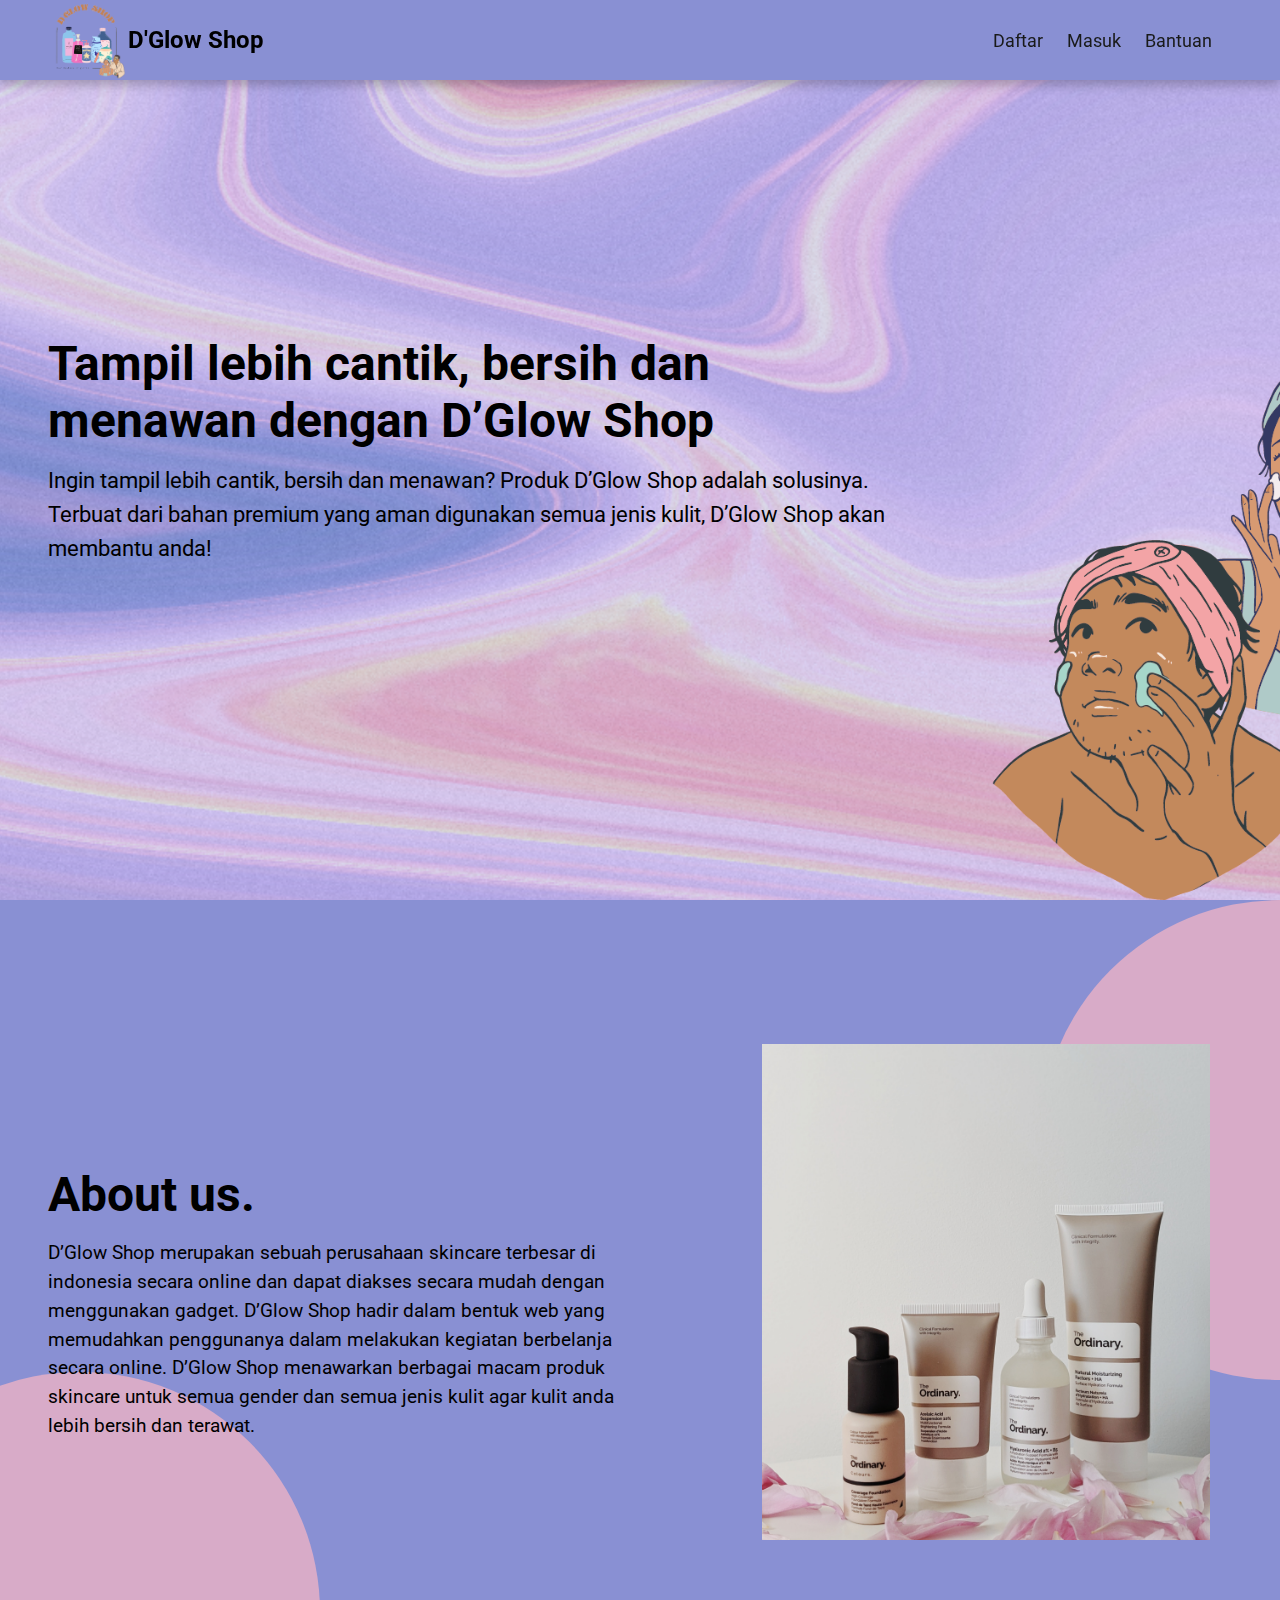
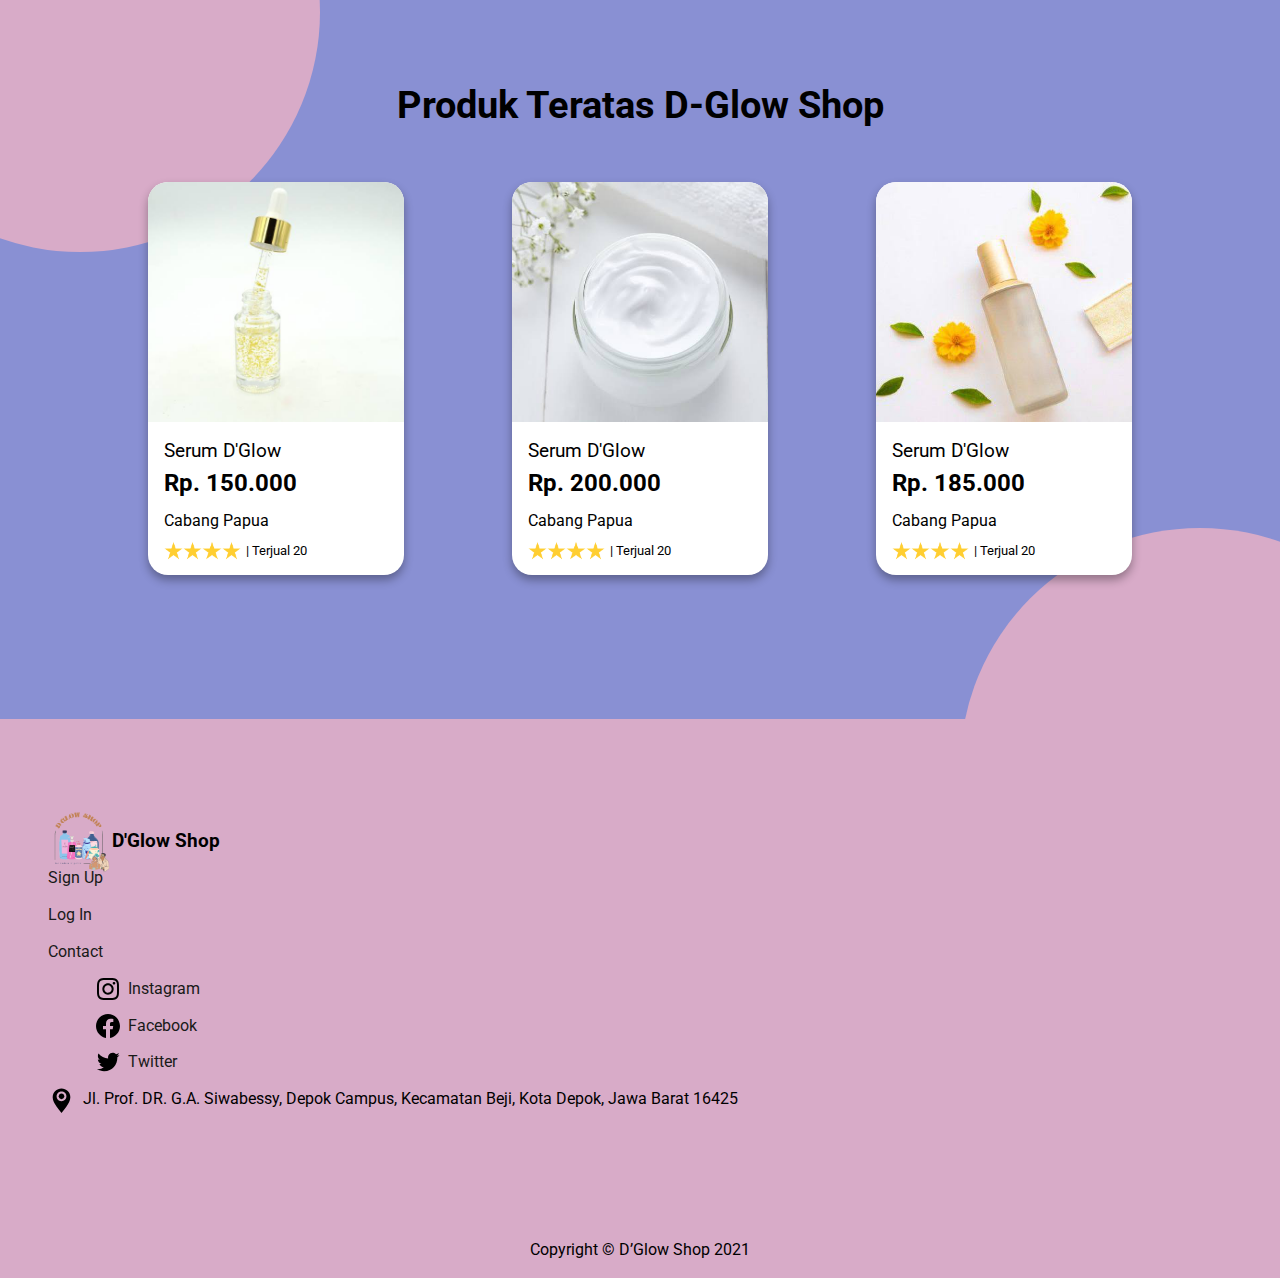
==== index.html @ 2bb43ef8 "first commit" ====
<!DOCTYPE html>
<html lang="en">

<head>
  <meta charset="UTF-8">
  <meta http-equiv="X-UA-Compatible" content="IE=edge">
  <meta name="viewport" content="width=device-width, initial-scale=1.0">
  <link rel="stylesheet" href="./style/style.css">
  <link rel="icon" type="image/png" href="./images/logo.png">
  <title>D'Glow Shop</title>
</head>

<body>
  <!-- Header -->
  <header>
    <!-- Navbar -->
    <nav>
      <div class="logo">
        <img src="./images/logo.png" alt="Logo">
        <h3>D'Glow Shop</h3>
      </div>
      <div class="hamburger" id="hamburger">
        <img src="./icons/hamburger.png" alt="Hamburger">
      </div>
      <div class="nav-list" id="navList">
        <div class="close" id="close">
          <img src="./icons/close.png" alt="Close">
        </div>
        <ul class="">
          <li><a href="#">Daftar</a></li>
          <li><a href="#">Masuk</a></li>
          <li><a href="#">Bantuan</a></li>
        </ul>
      </div>
    </nav>
  </header>

  <!-- Hero Section -->
  <div class="hero-section">
    <div class="wrapper-title">
      <div class="title">
        <h1>Tampil lebih cantik, bersih dan menawan dengan D’Glow Shop</h1>
        <p>Ingin tampil lebih cantik, bersih dan menawan?
          Produk D’Glow Shop adalah solusinya. Terbuat dari bahan premium yang aman digunakan semua jenis kulit, D’Glow
          Shop akan membantu anda!</p>
      </div>
    </div>
  </div>

  <!-- Section -->
  <main>
    <div class="wrapper-circle">
      <div class="circle"></div>
      <div class="circle"></div>
      <div class="circle"></div>
    </div>
    <!-- About -->
    <section class="about">
      <div class="about-inner">
        <h1>About us.</h1>
        <p>D’Glow Shop merupakan sebuah perusahaan skincare terbesar di indonesia secara online dan dapat diakses secara
          mudah dengan menggunakan gadget. D’Glow Shop hadir dalam bentuk web yang memudahkan penggunanya dalam
          melakukan
          kegiatan berbelanja secara online. D’Glow Shop menawarkan berbagai macam produk skincare untuk semua gender
          dan
          semua jenis kulit agar kulit anda lebih bersih dan terawat. </p>
        <img src="./images/glow.png" alt="Glow">
      </div>
    </section>

    <!-- Product Popular -->
    <section class="product">
      <div class="product-inner">
        <h1>Produk Teratas D-Glow Shop</h1>
        <div class="items">
          <div class="item">
            <a href="#">
              <img class="produk" src="./images/Produk 1.png" alt="Produk 1">
              <div class="item-text">
                <h3 class="title">Serum D'Glow</h3>
                <h2>Rp. 150.000</h2>
                <p class="cabang">Cabang Papua</p>
                <div class="stars">
                  <span><img src="./icons/star.png" alt="Star"></span>
                  <span><img src="./icons/star.png" alt="Star"></span>
                  <span><img src="./icons/star.png" alt="Star"></span>
                  <span><img src="./icons/star.png" alt="Star"></span>
                  <p class="sell">| Terjual 20</p>
                </div>
              </div>
            </a>
          </div>
          <div class="item">
            <a href="#">
              <img class="produk" src="./images/Produk 2.png" alt="Produk 1">
              <div class="item-text">
                <h3 class="title">Serum D'Glow</h3>
                <h2>Rp. 200.000</h2>
                <p class="cabang">Cabang Papua</p>
                <div class="stars">
                  <span><img src="./icons/star.png" alt="Star"></span>
                  <span><img src="./icons/star.png" alt="Star"></span>
                  <span><img src="./icons/star.png" alt="Star"></span>
                  <span><img src="./icons/star.png" alt="Star"></span>
                  <p class="sell">| Terjual 20</p>
                </div>
              </div>
            </a>
          </div>
          <div class="item">
            <a href="#">
              <img class="produk" src="./images/Produk 3.png" alt="Produk 1">
              <div class="item-text">
                <h3 class="title">Serum D'Glow</h3>
                <h2>Rp. 185.000</h2>
                <p class="cabang">Cabang Papua</p>
                <div class="stars">
                  <span><img src="./icons/star.png" alt="Star"></span>
                  <span><img src="./icons/star.png" alt="Star"></span>
                  <span><img src="./icons/star.png" alt="Star"></span>
                  <span><img src="./icons/star.png" alt="Star"></span>
                  <p class="sell">| Terjual 20</p>
                </div>
              </div>
            </a>
          </div>
        </div>
      </div>
    </section>

    <!-- Information  -->
    <section class="information">
      <div class="wrapper">
        <div class="logo">
          <img src="./images/logo.png" alt="Logo">
          <h3>D'Glow Shop</h3>
        </div>
        <div class="wrapper-inner">
          <div class="pages">
            <a href="">Sign Up</a>
            <a href="">Log In</a>
            <a href="">Contact</a>
          </div>
          <div class="social-media">
            <span>
              <a href=""><img src="./icons/instagram.svg" alt="instagram"> Instagram</a>
            </span>
            <span>
              <a href=""><img src="./icons/facebook.svg" alt="facebook"> Facebook</a>
            </span>
            <span>
              <a href="">
                <img src="./icons/twitter.svg" alt="twitter"> Twitter
              </a>
            </span>
          </div>
          <div class="location">
            <img src="./icons/map.svg" alt="Map">
            <p>Jl. Prof. DR. G.A. Siwabessy, Depok Campus, Kecamatan Beji, Kota Depok, Jawa Barat 16425</p>
          </div>
        </div>
        <div class="maps">
          <iframe
            src="https://www.google.com/maps/embed?pb=!1m18!1m12!1m3!1d3965.1809250251677!2d106.82143961452164!3d-6.370627364090613!2m3!1f0!2f0!3f0!3m2!1i1024!2i768!4f13.1!3m3!1m2!1s0x2e69ec1cabb59bdf%3A0x28b4f84e4677f329!2sPoliteknik%20Negeri%20Jakarta!5e0!3m2!1sid!2sid!4v1636022075910!5m2!1sid!2sid"
            width="600" height="450" frameborder="0" style="border:0;" allowfullscreen="" loading="lazy"></iframe>
        </div>
      </div>
    </section>
  </main>

  <!-- Footer -->
  <footer>
    <p>Copyright © D’Glow Shop 2021 </p>
  </footer>

  <script src="./js/app.js"></script>
</body>

</html>
---- style/style.css ----
@import url('./partial/reset.css');
@import url('./partial/nav.css');
@import url('./partial/information.css');


/* Hero Section */

.hero-section {
  background: url('../images/background.png');
  background-size: cover;
  background-position: 420px 50px;
  height: 100vh;
  padding: 0 1.5em;
  display: grid;
  align-items: center;
}

.wrapper-title {
  max-width: 14em;
}

.title h1 {
  font-size: 1.6rem;
  line-height: 1.2;
  margin-bottom: 0.3em;
}

.title p {
  font-size: 1rem;
}

/* 
  Main
  About
*/

main {
  background-color: #8990D3;
  position: relative;
  z-index: 10;
  overflow: hidden;
}

main .about{
  padding-left: 1.5em;
  padding-right: 1.5em;
}

main .about .about-inner {
  display: flex;
  flex-direction: column;
}

main .about p {
  font-size: 1em;
  order: 2;
  margin-bottom: 3em;
}

main .about img {
  order: 1;
  display: block;
  margin: 1em auto 1.5em;
  width: auto;
  height: 18em;
  object-fit: cover;
  object-position: center;
}

/* 
  Main
  Circle
*/
.circle {
  background: #D8ABC8;
  position: absolute;
  width: 20em;
  height: 20em;
  border-radius: 50%;
  z-index: -1; 
}

.circle:nth-child(1) {
  top: 0;
  right: 0;
  transform: translateX(10em);
}

.circle:nth-child(2) {
  top: 25%;
  transform: translateX(-10em); 
}

.circle:nth-child(3) {
  top: 65%;
  right: 0;
  transform: translateX(10em); 
}

/* 
  Main 
  Product Populer
*/

.product {
  padding: 5em 1em;
}

.items .item {
  background-color: #fff;
  margin: 2em auto;
  width: 15em;
  border-radius: 20px;
  box-shadow: 0 5px 10px rgba(0, 0, 0, 0.329);
  transition: box-shadow .2s ease-in-out;
}

.items .item a {
  text-decoration: none;
  color: #000;
}

.items .item:hover {
  box-shadow: none;
}

.item .item-text {
  padding: 0.5em 1em;
}

.items .item .produk {
  border-radius: 20px 20px 0 0;
  width: 100%;
  height: 14em;
  object-fit: cover;
  margin: 0 auto;
}

.items .item .title {
  font-weight: 400;
}

.items .item h2 {
  font-size: 1.6em;
}

.items .item .cabang {
  margin: 8px 0;
}

.items .item .stars {
  display: flex;
  align-items: flex-start;
}

.stars span img {
  width: 1.5em;
  height: 1.5em;
}

.items .item .sell {
  margin-left: 5px;
  font-size: 0.8em;
}

@media screen and (min-width: 600px) {
  /* Hero Section */
  .hero-section {
    background-position: center;
    padding: 0 3em;
  }

  .wrapper-title {
    max-width: 50em;
  }

  .title h1 {
    font-size: 2.3rem;
  }

  .title p {
    font-size: 1.2rem;
  }

  /* Main */
  main {
    padding: 8em 0 0;
  }
  main .about {
    padding-left: 3em;
    padding-right: 3em;
  }
  main .about .about-inner {
    display: grid;
    column-gap: 30px;
    align-items: center;
    grid-template-areas: 
      'title title image'
      'description description image'
    ;
  }
  main .about h1 {
    align-self: end;
    grid-area: title;
    font-size: 3em;
  }
  main .about p {
    grid-area: description;
  }
  main .about img {
    grid-area: image;
    min-height: 18em;
  }

  /* Product */
  .product {
    display: block;
    margin: 0 auto;
  }
  .product h1 {
    text-align: center;
  }  
  .items {
    display: grid;
    grid-template-columns: repeat(3, minmax(200px, 300px));
    justify-content: center;
    justify-items: center;
  }
  .items .item {
    width: 11em;
  }
  .items .item h2 {
    font-size: 1.3em;
  }
  .stars span img {
    width: 1.2em;
    height: 1.2em;
  }
  .items .item .produk{
    height: 10em;
  }
}
@media screen and (min-width: 900px) {
  /* Hero Section */
  .wrapper-title {
    max-width: 55em;
  }
  .title h1 {
    font-size: 3rem;
  }
  
  .title p {
    font-size: 1.4rem;
  }

  /* Main Circle */
  .circle {
    width: 30em;
    height: 30em;
  }
  .circle:nth-child(1) {
    transform: translateX(15em);
  }
  /* Main About */
  main .about p {
    font-size: 1.2em;
    max-width: 30em;
  }
  main .about img {
    height: 24em;
  }
  /* Product */
  .product {
    padding: 7em 1em;
  }
  .product h1 {
    font-size: 2.4rem;
  }
  .items {
    margin-top: 1em;
  }
  .items .item {
    width: 15em;
  }
  .items .item .produk{
    height: 13em;
  }
  .items .item h2 {
    font-size: 1.5em;
  }
}
@media screen and (min-width: 1200px) {
  /* Main About */
  main .about p {
    margin-top: -3em;
  }
  main .about img {
    height: 31em;
  }

  /* Product */
  .items {
    gap: 4em;
  }
  .items .item {
    width: 16em;
  }

  .items .item .produk{
    height: 15em;
  }
}
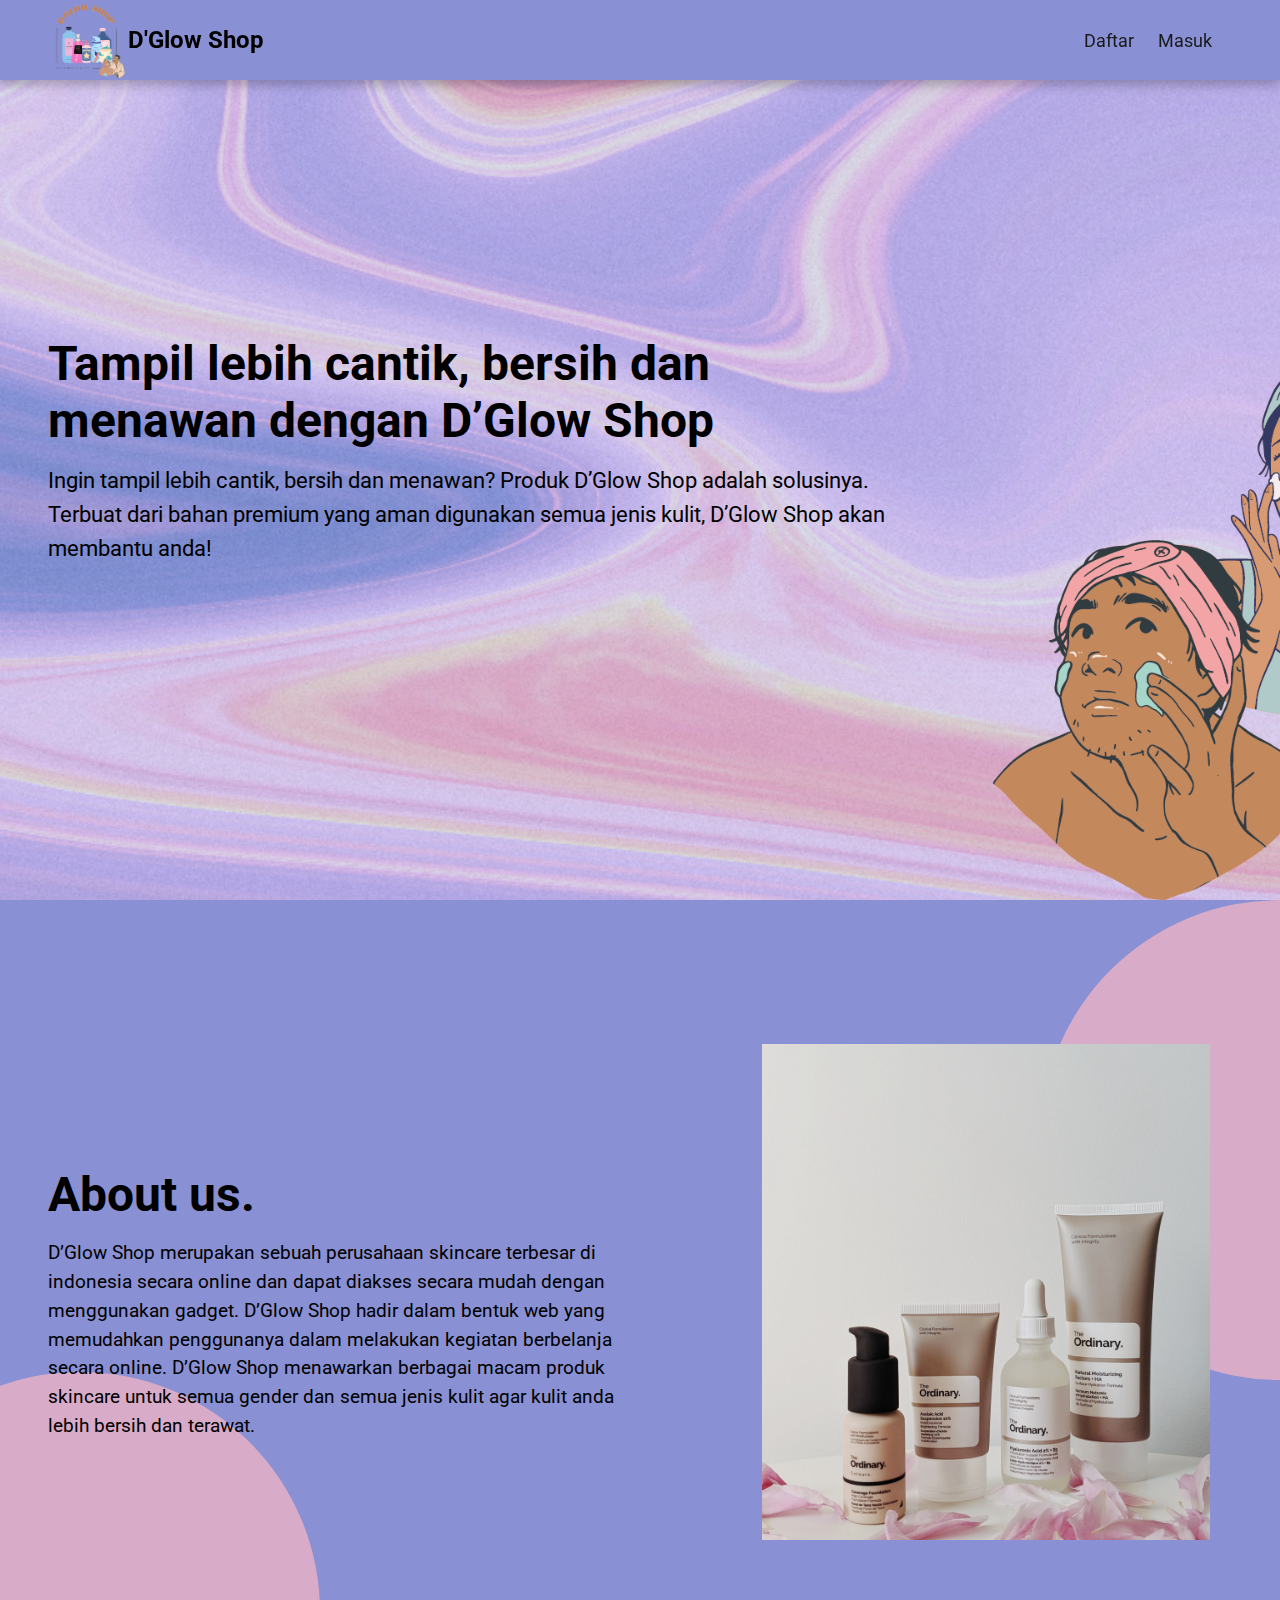
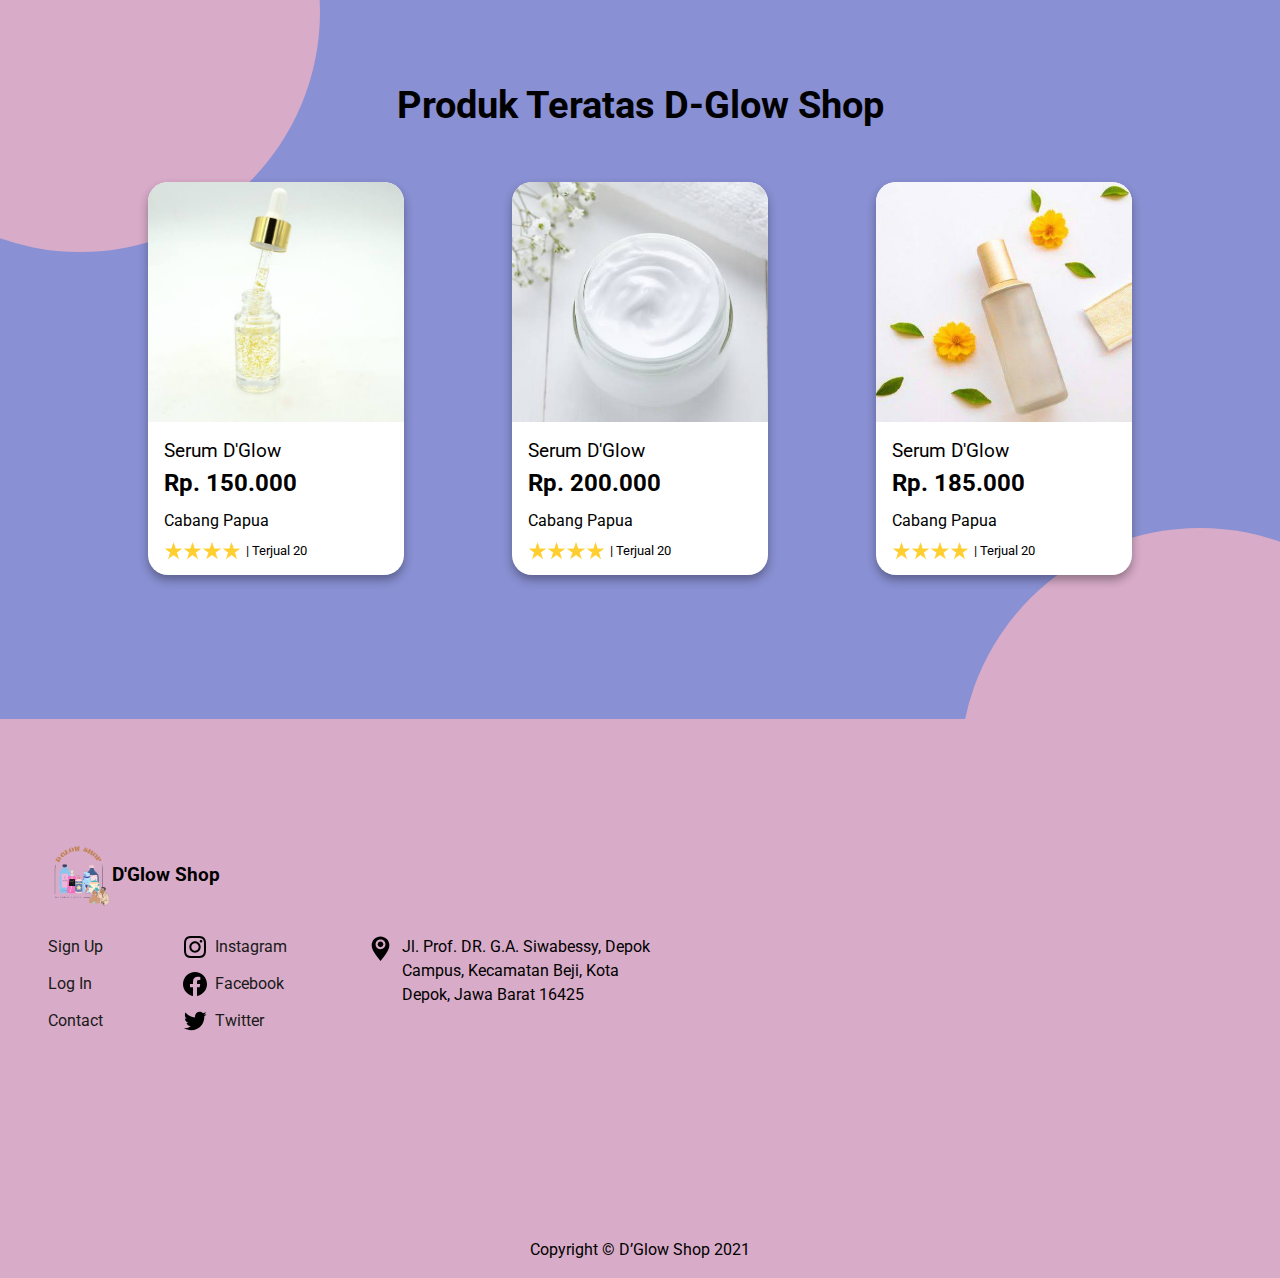
==== commit 2ac34bca: "finish project html & css" ====
--- a/index.html
+++ b/index.html
@@ -27,9 +27,8 @@
           <img src="./icons/close.png" alt="Close">
         </div>
         <ul class="">
-          <li><a href="#">Daftar</a></li>
-          <li><a href="#">Masuk</a></li>
-          <li><a href="#">Bantuan</a></li>
+          <li><a href="./daftar.html">Daftar</a></li>
+          <li><a href="./login.html">Masuk</a></li>
         </ul>
       </div>
     </nav>
--- a/style/style.css
+++ b/style/style.css
@@ -38,6 +38,7 @@
   background-color: #8990D3;
   position: relative;
   z-index: 10;
+  padding: 4em 0 0;
   overflow: hidden;
 }
 
